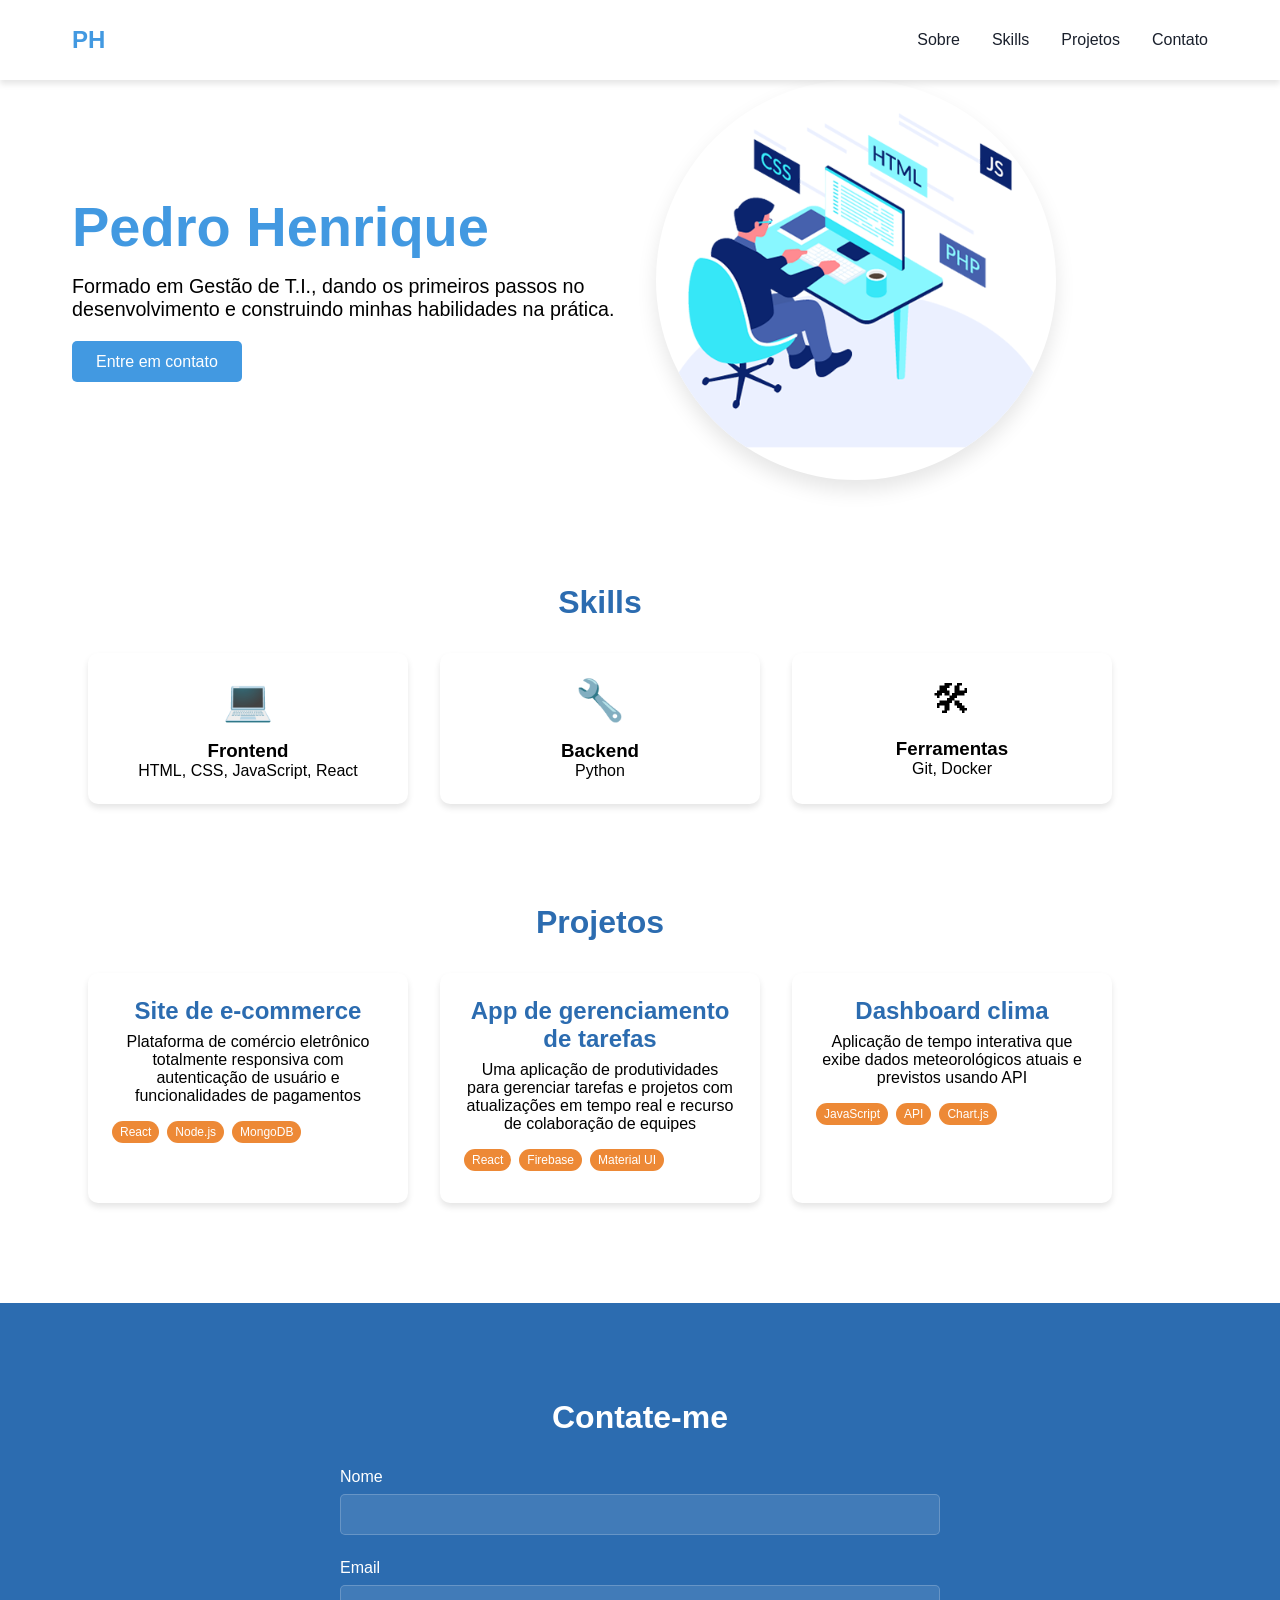
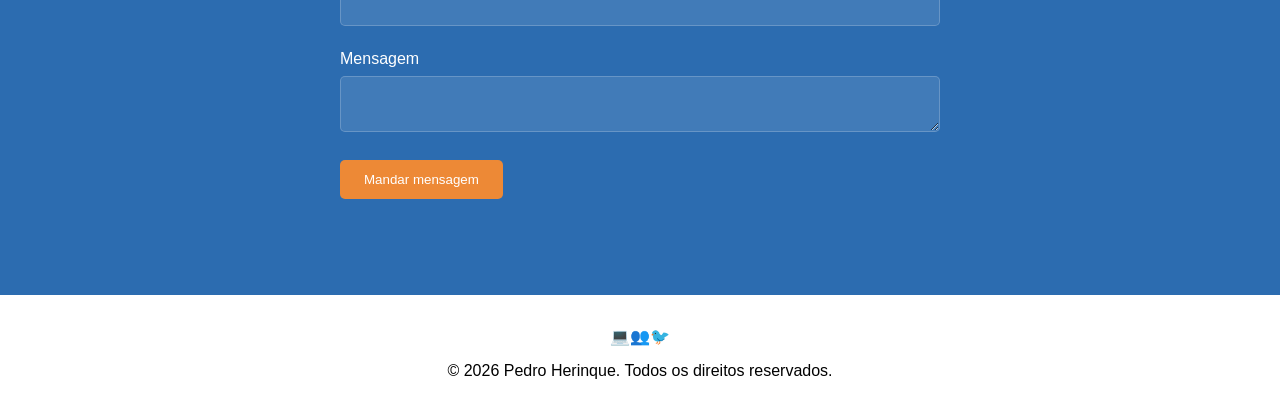
==== src/index.html @ 6c023e20 "fix: ajusta alinhamento da navbar" ====
<!doctype html>
<html lang="pt">
  <head>
    <!-- Título exibido na aba do navegador -->
    <title>Desenvolvedor</title>

    <!-- Arquivo CSS principal -->
    <link rel="stylesheet" href="css/styles.css" />
  </head>

  <body>
    <!-- Cabeçalho e menu de navegação -->
    <header>
      <nav class="container">
        <div class="logo">PH</div>

        <!-- Links de navegação da página -->
        <ul class="nav-links">
          <li><a href="#sobre"> Sobre </a></li>
          <li><a href="#skills"> Skills </a></li>
          <li><a href="#projetos"> Projetos </a></li>
          <li><a href="#contato"> Contato </a></li>
        </ul>
      </nav>
    </header>

    <main>
      <!-- Seção principal de apresentação -->
      <section id="sobre" class="dev container fade-in">
        <div class="dev-texto">
          <h1>Pedro Henrique</h1>

          <p>
            Formado em Gestão de T.I., dando os primeiros passos no
            desenvolvimento e construindo minhas habilidades na prática.
          </p>

          <a class="botao-de-contato" href="#contato"> Entre em contato </a>
        </div>

        <!-- Imagem de perfil -->
        <div class="dev-imagem">
          <img src="img/dude.png" class="imagem-perfil" />
        </div>
      </section>

      <!-- Seção de habilidades -->
      <section id="skills" class="container fade-in">
        <h2>Skills</h2>

        <div class="skills-grid">
          <!-- Skill Frontend -->
          <div class="skills-item">
            <div class="skill-icon">&#128187;</div>
            <h3>Frontend</h3>
            <p>HTML, CSS, JavaScript, React</p>
          </div>

          <!-- Skill Backend -->
          <div class="skills-item">
            <div class="skill-icon">&#128295;</div>
            <h3>Backend</h3>
            <p>Python</p>
          </div>

          <!-- Ferramentas -->
          <div class="skills-item">
            <div class="skill-icon">&#128736;</div>
            <h3>Ferramentas</h3>
            <p>Git, Docker</p>
          </div>
        </div>
      </section>

      <!-- Seção de projetos -->
      <section id="projetos" class="container fade-in">
        <h2>Projetos</h2>

        <div class="projeto-grid">
          <!-- Projeto 1 -->
          <div class="projeto-card">
            <h3 class="titulo-projeto">Site de e-commerce</h3>

            <p>
              Plataforma de comércio eletrônico totalmente responsiva com
              autenticação de usuário e funcionalidades de pagamentos
            </p>

            <div class="projeto-tags">
              <span> React </span>
              <span> Node.js </span>
              <span> MongoDB </span>
            </div>
          </div>

          <!-- Projeto 2 -->
          <div class="projeto-card">
            <h3 class="titulo-projeto">App de gerenciamento de tarefas</h3>

            <p>
              Uma aplicação de produtividades para gerenciar tarefas e projetos
              com atualizações em tempo real e recurso de colaboração de equipes
            </p>

            <div class="projeto-tags">
              <span> React </span>
              <span> Firebase </span>
              <span> Material UI </span>
            </div>
          </div>

          <!-- Projeto 3 -->
          <div class="projeto-card">
            <h3 class="titulo-projeto">Dashboard clima</h3>

            <p>
              Aplicação de tempo interativa que exibe dados meteorológicos
              atuais e previstos usando API
            </p>

            <div class="projeto-tags">
              <span> JavaScript </span>
              <span> API </span>
              <span> Chart.js </span>
            </div>
          </div>
        </div>
      </section>

      <!-- Seção de contato -->
      <section id="contato" class="contato fade-in">
        <h2 class="titulo-contato">Contate-me</h2>

        <!-- Formulário de contato -->
        <form
          class="contato-form"
          action="https://formspree.io/f/xnjwekrn"
          method="POST"
        >
          <div class="grupo-formulario">
            <label> Nome </label>
            <input id="nome" name="nome" required />
          </div>

          <div class="grupo-formulario">
            <label for="email"> Email </label>
            <input id="email" name="email" type="email" required />
          </div>

          <div class="grupo-formulario">
            <label for="mensagem"> Mensagem </label>
            <textarea id="mensagem" name="mensagem" required></textarea>
          </div>

          <button type="submit">Mandar mensagem</button>
        </form>
      </section>

      <!-- Rodapé -->
      <footer>
        <!-- Ícones do footer -->
        <ul class="icones-footer">
          <li>&#128187;</li>
          <li>&#128101;</li>
          <li>&#128038;</li>
        </ul>

        <p>&copy; 2026 Pedro Herinque. Todos os direitos reservados.</p>
      </footer>
    </main>
  </body>
</html>
---- src/css/styles.css ----
*,
*::before,
*::after {
  margin: 0;
  padding: 0;
  box-sizing: border-box;
}

:root {
  --cor-de-fundo: #f0f4f8;
  --cor-de-texto: #1a202c;
  --cor-primaria: #4299e1;
  --cor-auxiliar: #ed8936;
  --cor-segundaria: #2c6cb0;
  --cor-de-fundo-card: #ffffff;
  --fonte: "Inter", "arial", sans-serif;
  --transicao: all 0.3s ease;
}

body {
  font-family: var(--fonte);
}

.container {
  max-width: 1200px;
  margin: 0 auto;
  padding: 0 2rem;
}

h2 {
  font-size: 2rem;
  margin-bottom: 2rem;
  text-align: center;
  color: var(--cor-segundaria);
}

header {
  background-color: var(--cor-de-fundo-card);
  box-shadow: 0 4px 6px rgba(0, 0, 0, 0.1);
  position: fixed;
  height: 80px;
  width: 100%;
  top: 0;
  z-index: 1000;
}

nav {
  display: flex;
  justify-content: space-between;
  align-items: center;
  height: 100%;
  width: 100%;
}

header .logo {
  font-size: 1.5rem;
  font-weight: bold;
  color: var(--cor-primaria);
}

.nav-links {
  display: flex;
  list-style: none;
}

.nav-links li {
  margin-left: 2rem;
}

.nav-links a {
  color: var(--cor-de-texto);
  text-decoration: none;
  transition: var(--transicao);
}

.nav-links a:hover {
  color: var(--cor-primaria);
}

main {
  margin-top: 5rem;
}

section {
  padding: 6rem 2rem;
}

.dev {
  display: grid;
  grid-template-columns: 1fr 1fr;
  gap: 2rem;
  align-items: center;
}

.dev-texto h1 {
  font-size: 3.5rem;
  margin-bottom: 1rem;
  color: var(--cor-primaria);
}

.dev-texto p {
  font-size: 1.23rem;
  margin-bottom: 2rem;
}

.botao-de-contato {
  background-color: var(--cor-primaria);
  text-decoration: none;
  color: white;
  padding: 0.75rem 1.5rem;
  border-radius: 5px;
  transition: var(--transicao);
}

.botao-de-contato:hover {
  background-color: var(--cor-segundaria);
}

.dev-imagem {
  position: relative;
}

.imagem-perfil {
  box-shadow: 0 10px 20px rgba(0, 0, 0, 0.1);
  border-radius: 50%;
  width: 100%;
  height: auto;
  max-width: 400px;
  object-fit: cover;
}

.skills-grid {
  display: grid;
  grid-template-columns: repeat(3, 320px);
  justify-content: center;
  gap: 2rem;
}

.skills-item {
  background-color: var(--cor-de-fundo-card);
  box-shadow: 0 4px 6px rgba(0, 0, 0, 0.1);
  padding: 1.5rem;
  text-align: center;
  border-radius: 10px;
  transition: var(--transicao);
}

.skills-item:hover {
  transform: translateY(-5px);
}

.skill-icon {
  font-size: 2.5rem;
  margin-bottom: 1rem;
}

.projeto-grid {
  display: grid;
  grid-template-columns: repeat(3, 320px);
  justify-content: center;
  gap: 2rem;
}

.projeto-card {
  background-color: var(--cor-de-fundo-card);
  border-radius: 10px;
  box-shadow: 0 4px 6px rgba(0, 0, 0, 0.1);
  padding: 1.5rem;
  transition: var(--transicao);
}

.projeto-card:hover {
  transform: translateY(-5px);
}

.titulo-projeto {
  font-size: 1.5rem;
  margin-bottom: 0.5rem;
  color: var(--cor-segundaria);
}

.projeto-tags {
  margin-top: 1rem;
  display: flex;
  flex-wrap: wrap;
}

.projeto-tags span {
  background-color: var(--cor-auxiliar);
  color: white;
  padding: 0.25rem 0.5rem;
  font-size: 0.75rem;
  border-radius: 20px;
  margin-right: 0.5rem;
  margin-bottom: 0.5rem;
}

#projetos,
#skills {
  margin: 100px 0;
  text-align: center;
}

.contato {
  background-color: var(--cor-segundaria);
  color: white;
}

.contato-form {
  max-width: 600px;
  margin: 0 auto;
}

.grupo-formulario {
  margin-bottom: 1.5rem;
}

label {
  margin-bottom: 0.5rem;
  display: block;
}

input,
textarea {
  background-color: rgba(255, 255, 255, 0.1);
  border: 1px solid rgba(255, 255, 255, 0.2);
  padding: 0.75rem;
  border-radius: 5px;
  color: white;
  width: 100%;
}

button {
  background-color: var(--cor-auxiliar);
  color: white;
  padding: 0.75rem 1.5rem;
  border: none;
  border-radius: 5px;
  cursor: pointer;
}

.titulo-contato {
  color: white;
}

footer {
  background-color: var(--cor-de-fundo-card);
  text-align: center;
  padding: 2rem 0;
}

.icones-footer {
  display: flex;
  justify-content: center;
  list-style: none;
  margin-bottom: 1rem;
}

@keyframes fade {
  from {
    opacity: 0;
    transform: translateY(20px);
  }
  to {
    opacity: 1;
    transform: translateY(0);
  }
}

.fade-in {
  animation: fade 1s ease-out;
}
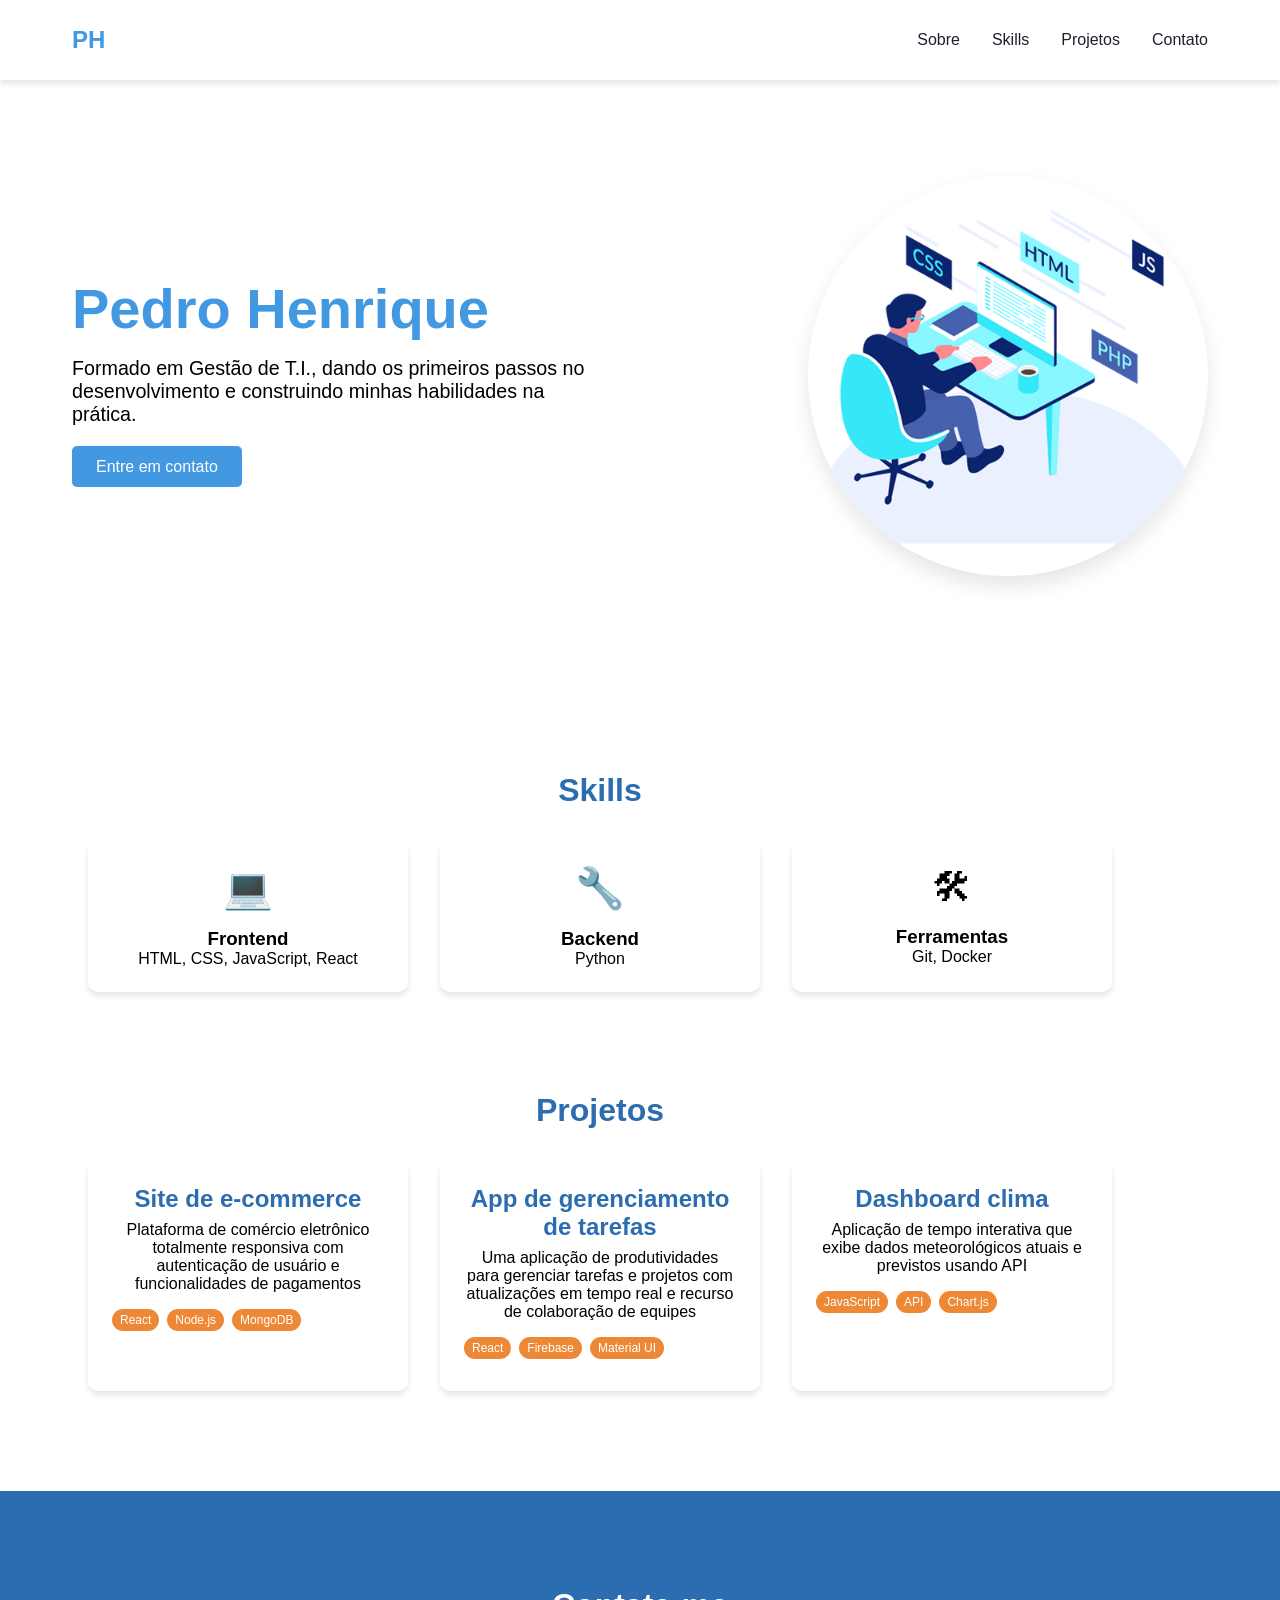
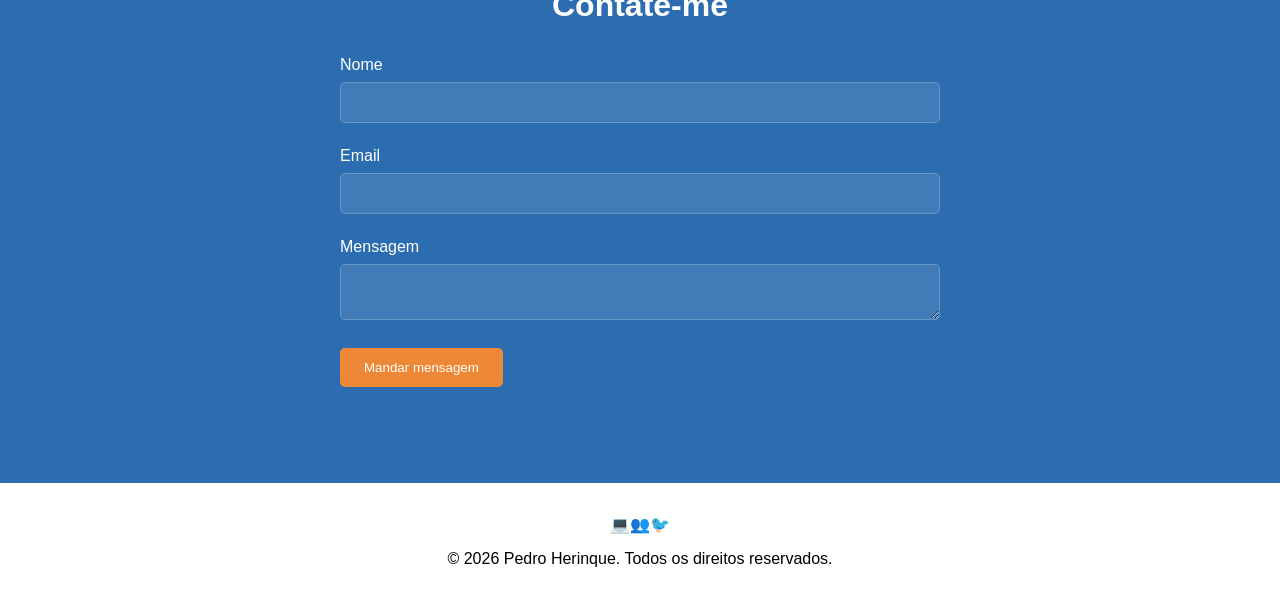
==== commit ab37bb03: "refactor: organiza container do hero" ====
--- a/src/index.html
+++ b/src/index.html
@@ -26,21 +26,23 @@
 
     <main>
       <!-- Seção principal de apresentação -->
-      <section id="sobre" class="dev container fade-in">
-        <div class="dev-texto">
-          <h1>Pedro Henrique</h1>
+      <section id="sobre" class="dev fade-in">
+        <div class="dev-container container">
+          <div class="dev-texto">
+            <h1>Pedro Henrique</h1>
 
-          <p>
-            Formado em Gestão de T.I., dando os primeiros passos no
-            desenvolvimento e construindo minhas habilidades na prática.
-          </p>
+            <p>
+              Formado em Gestão de T.I., dando os primeiros passos no
+              desenvolvimento e construindo minhas habilidades na prática.
+            </p>
 
-          <a class="botao-de-contato" href="#contato"> Entre em contato </a>
-        </div>
+            <a class="botao-de-contato" href="#contato"> Entre em contato </a>
+          </div>
 
-        <!-- Imagem de perfil -->
-        <div class="dev-imagem">
-          <img src="img/dude.png" class="imagem-perfil" />
+          <!-- Imagem de perfil -->
+          <div class="dev-imagem">
+            <img src="img/dude.png" class="imagem-perfil" />
+          </div>
         </div>
       </section>
 
--- a/src/css/styles.css
+++ b/src/css/styles.css
@@ -86,9 +86,13 @@
 }
 
 .dev {
+  padding: 6rem 0;
+}
+
+.dev-container {
   display: grid;
   grid-template-columns: 1fr 1fr;
-  gap: 2rem;
+  gap: 4rem;
   align-items: center;
 }
 
@@ -117,6 +121,8 @@
 }
 
 .dev-imagem {
+  display: flex;
+  justify-content: flex-end;
   position: relative;
 }
 
@@ -270,3 +276,15 @@
 .fade-in {
   animation: fade 1s ease-out;
 }
+
+@media (max-width: 768px) {
+  .dev-container {
+    grid-template-columns: 1fr;
+    gap: 2.5rem;
+    text-align: center;
+  }
+
+  .dev-imagem {
+    justify-content: center;
+  }
+}
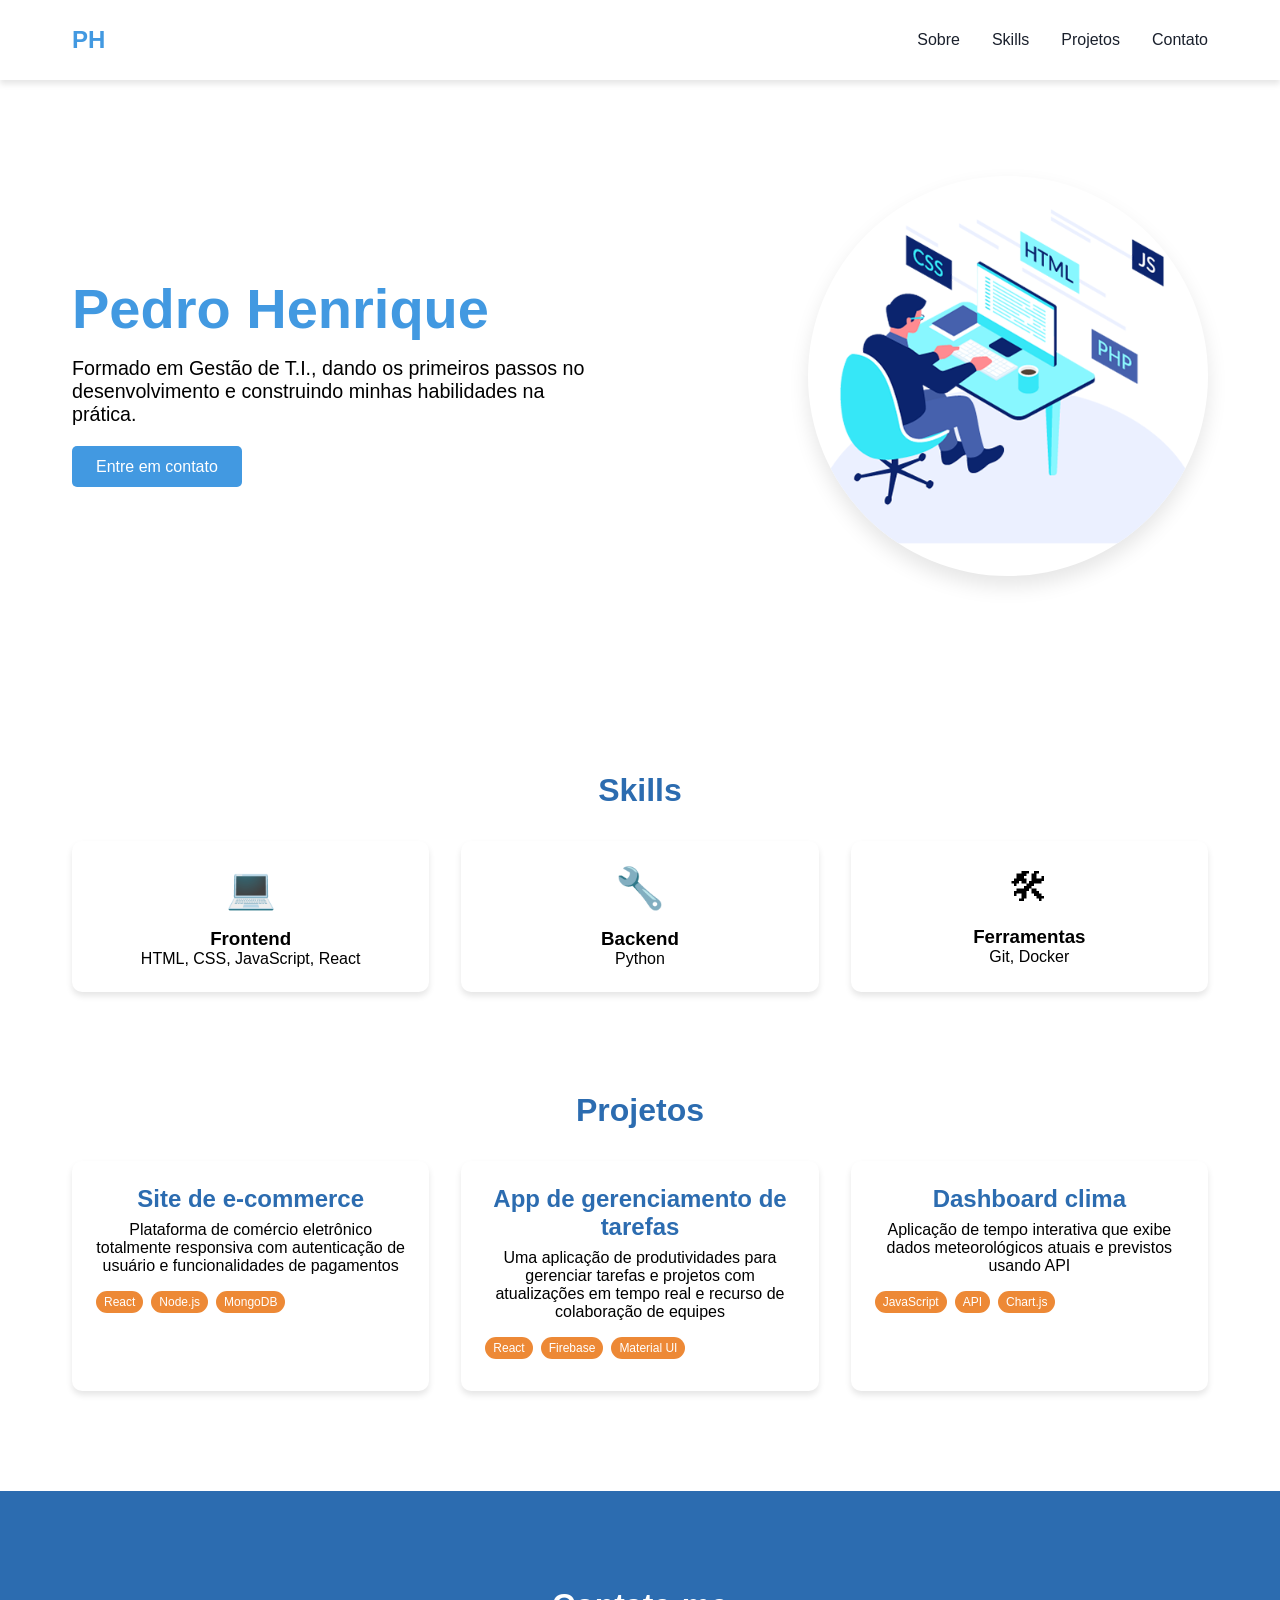
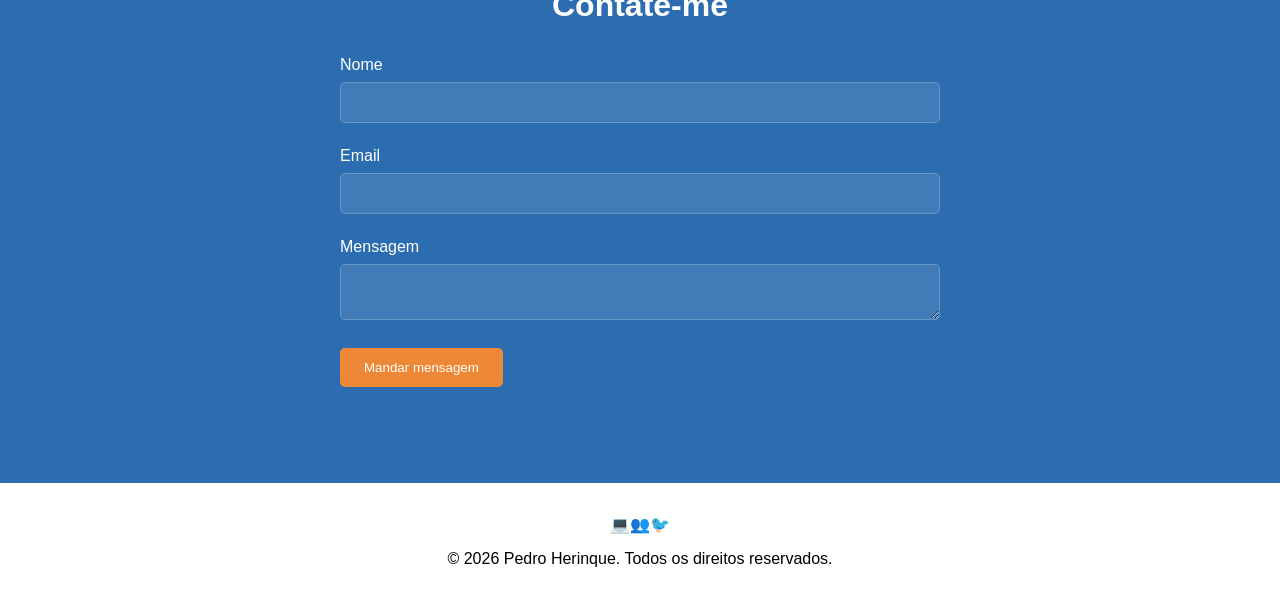
==== commit c48a6b97: "feat: adiciona responsividade com menu mobile" ====
--- a/src/index.html
+++ b/src/index.html
@@ -1,6 +1,8 @@
 <!doctype html>
 <html lang="pt">
   <head>
+    <meta name="viewport" content="width=device-width, initial-scale=1.0" />
+
     <!-- Título exibido na aba do navegador -->
     <title>Desenvolvedor</title>
 
@@ -14,8 +16,20 @@
       <nav class="container">
         <div class="logo">PH</div>
 
+        <button
+          class="menu-toggle"
+          type="button"
+          aria-label="Abrir menu"
+          aria-expanded="false"
+          aria-controls="menu-principal"
+        >
+          <span></span>
+          <span></span>
+          <span></span>
+        </button>
+
         <!-- Links de navegação da página -->
-        <ul class="nav-links">
+        <ul class="nav-links" id="menu-principal">
           <li><a href="#sobre"> Sobre </a></li>
           <li><a href="#skills"> Skills </a></li>
           <li><a href="#projetos"> Projetos </a></li>
@@ -170,5 +184,7 @@
         <p>&copy; 2026 Pedro Herinque. Todos os direitos reservados.</p>
       </footer>
     </main>
+
+    <script src="js/script.js"></script>
   </body>
 </html>
--- a/src/css/styles.css
+++ b/src/css/styles.css
@@ -17,6 +17,10 @@
   --transicao: all 0.3s ease;
 }
 
+html {
+  scroll-behavior: smooth;
+}
+
 body {
   font-family: var(--fonte);
 }
@@ -63,6 +67,10 @@
   list-style: none;
 }
 
+.menu-toggle {
+  display: none;
+}
+
 .nav-links li {
   margin-left: 2rem;
 }
@@ -137,8 +145,7 @@
 
 .skills-grid {
   display: grid;
-  grid-template-columns: repeat(3, 320px);
-  justify-content: center;
+  grid-template-columns: repeat(auto-fit, minmax(260px, 1fr));
   gap: 2rem;
 }
 
@@ -162,8 +169,7 @@
 
 .projeto-grid {
   display: grid;
-  grid-template-columns: repeat(3, 320px);
-  justify-content: center;
+  grid-template-columns: repeat(auto-fit, minmax(260px, 1fr));
   gap: 2rem;
 }
 
@@ -203,7 +209,7 @@
 
 #projetos,
 #skills {
-  margin: 100px 0;
+  margin: 100px auto;
   text-align: center;
 }
 
@@ -278,13 +284,148 @@
 }
 
 @media (max-width: 768px) {
+  .container {
+    padding: 0 1.5rem;
+  }
+
+  nav {
+    position: relative;
+  }
+
+  .menu-toggle {
+    background-color: transparent;
+    border: 0;
+    cursor: pointer;
+    display: flex;
+    flex-direction: column;
+    gap: 5px;
+    padding: 0.5rem;
+    width: auto;
+  }
+
+  .menu-toggle span {
+    background-color: var(--cor-de-texto);
+    border-radius: 999px;
+    display: block;
+    height: 3px;
+    transition: var(--transicao);
+    width: 28px;
+  }
+
+  .menu-toggle.ativo span:nth-child(1) {
+    transform: translateY(8px) rotate(45deg);
+  }
+
+  .menu-toggle.ativo span:nth-child(2) {
+    opacity: 0;
+  }
+
+  .menu-toggle.ativo span:nth-child(3) {
+    transform: translateY(-8px) rotate(-45deg);
+  }
+
+  .nav-links {
+    background-color: var(--cor-de-fundo-card);
+    box-shadow: 0 10px 20px rgba(0, 0, 0, 0.12);
+    display: none;
+    flex-direction: column;
+    gap: 0;
+    left: 1.5rem;
+    padding: 1rem;
+    position: absolute;
+    right: 1.5rem;
+    text-align: center;
+    top: 80px;
+  }
+
+  .nav-links.ativo {
+    display: flex;
+  }
+
+  .nav-links li {
+    margin-left: 0;
+  }
+
+  .nav-links a {
+    display: block;
+    padding: 0.75rem;
+  }
+
+  main {
+    margin-top: 5rem;
+  }
+
+  section {
+    padding: 4rem 1.5rem;
+  }
+
+  .dev {
+    padding: 4rem 0;
+  }
+
   .dev-container {
     grid-template-columns: 1fr;
     gap: 2.5rem;
     text-align: center;
   }
 
+  .dev-texto h1 {
+    font-size: 2.5rem;
+  }
+
+  .dev-texto p {
+    font-size: 1.1rem;
+  }
+
   .dev-imagem {
     justify-content: center;
   }
-}
+
+  .imagem-perfil {
+    max-width: 320px;
+  }
+
+  #projetos,
+  #skills {
+    margin: 60px auto;
+  }
+}
+
+@media (max-width: 480px) {
+  .container {
+    padding: 0 1rem;
+  }
+
+  .nav-links {
+    font-size: 0.9rem;
+  }
+
+  section {
+    padding: 3rem 1rem;
+  }
+
+  .dev {
+    padding: 3rem 0;
+  }
+
+  .dev-texto h1 {
+    font-size: 2rem;
+  }
+
+  .skills-grid,
+  .projeto-grid {
+    grid-template-columns: 1fr;
+  }
+
+  .botao-de-contato,
+  button {
+    display: inline-flex;
+    justify-content: center;
+    width: 100%;
+  }
+
+  .menu-toggle {
+    display: flex;
+    width: auto;
+  }
+}
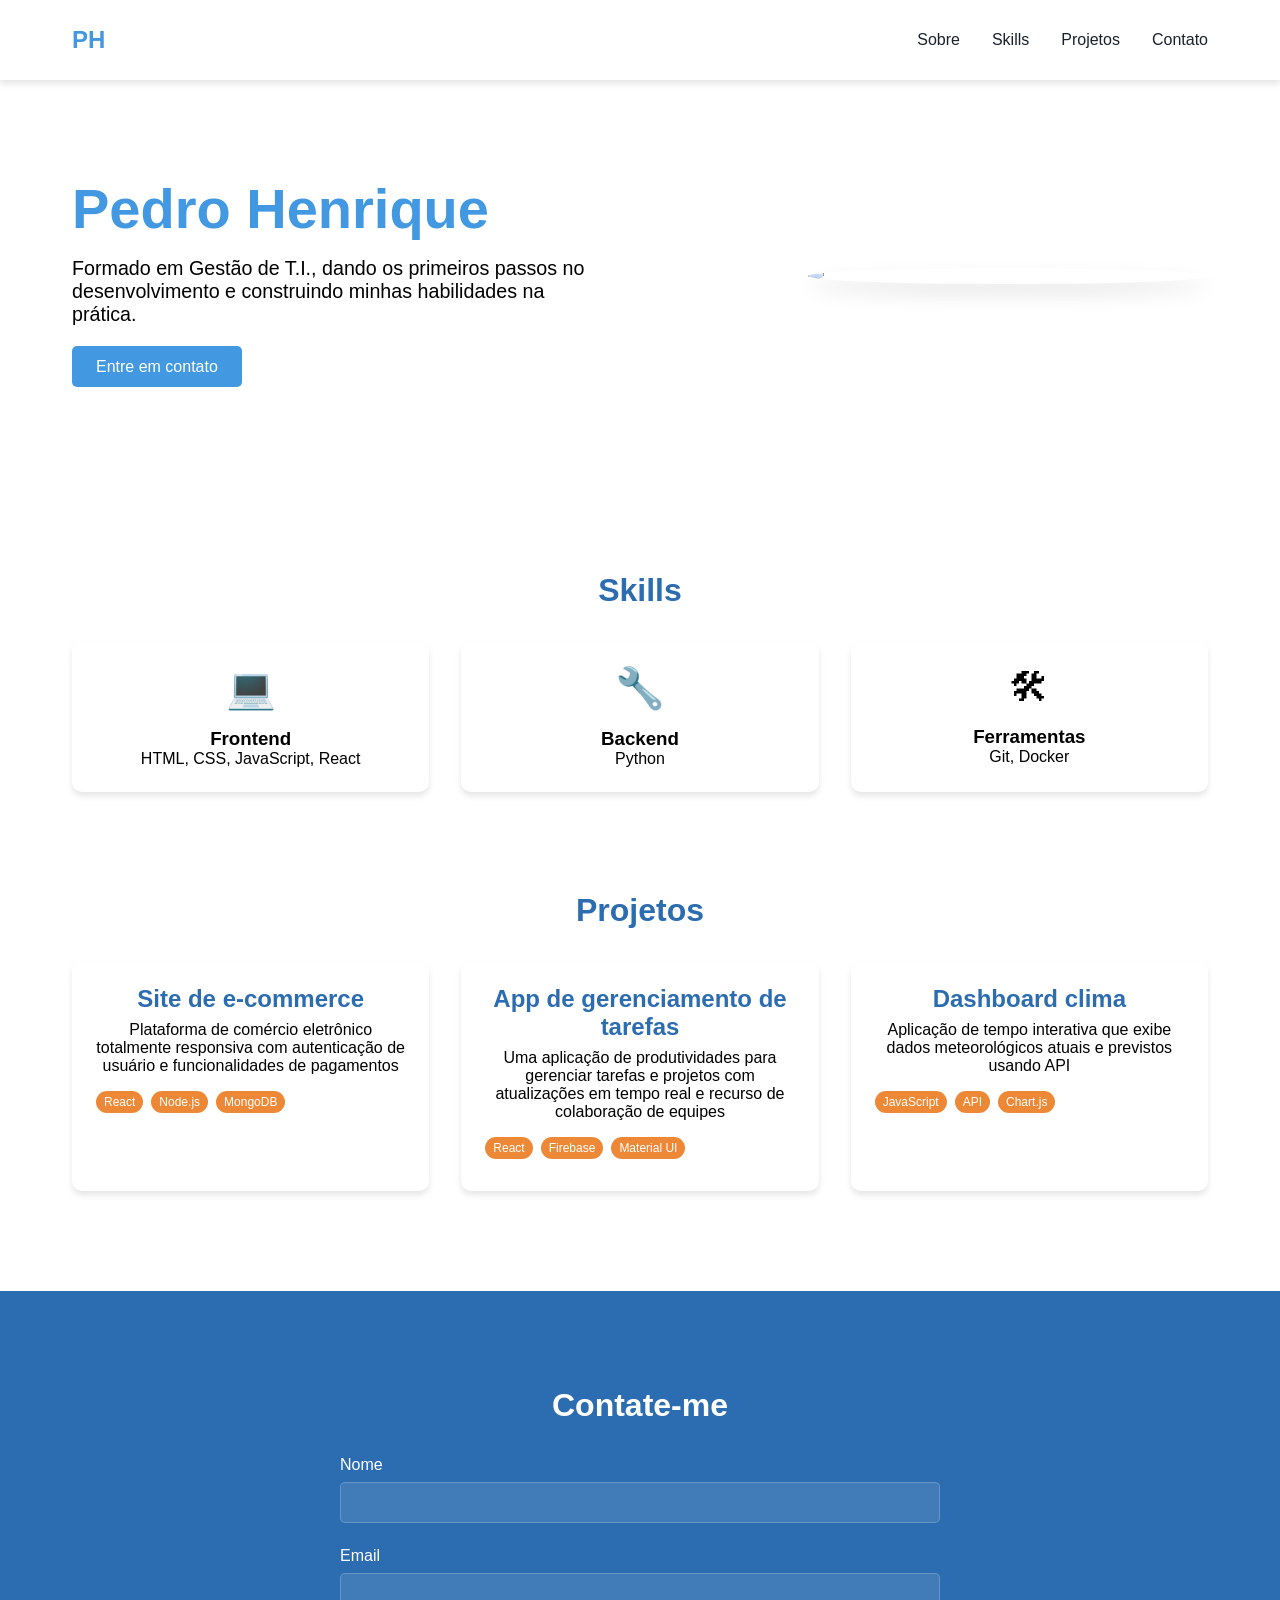
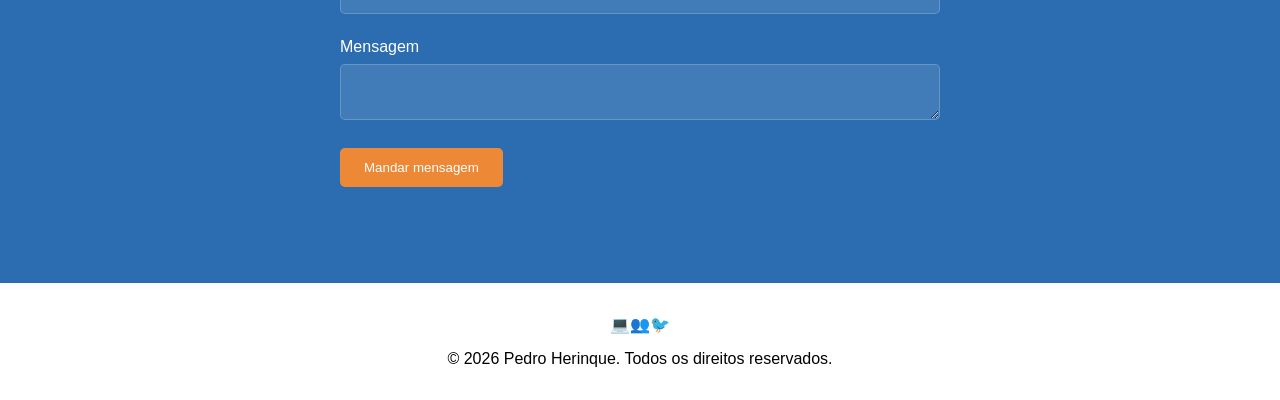
==== commit b74bd4ed: "Update index.html" ====
--- a/src/index.html
+++ b/src/index.html
@@ -55,7 +55,7 @@
 
           <!-- Imagem de perfil -->
           <div class="dev-imagem">
-            <img src="img/dude.png" class="imagem-perfil" />
+            <img src="src/img/dude.png" class="imagem-perfil" />
           </div>
         </div>
       </section>
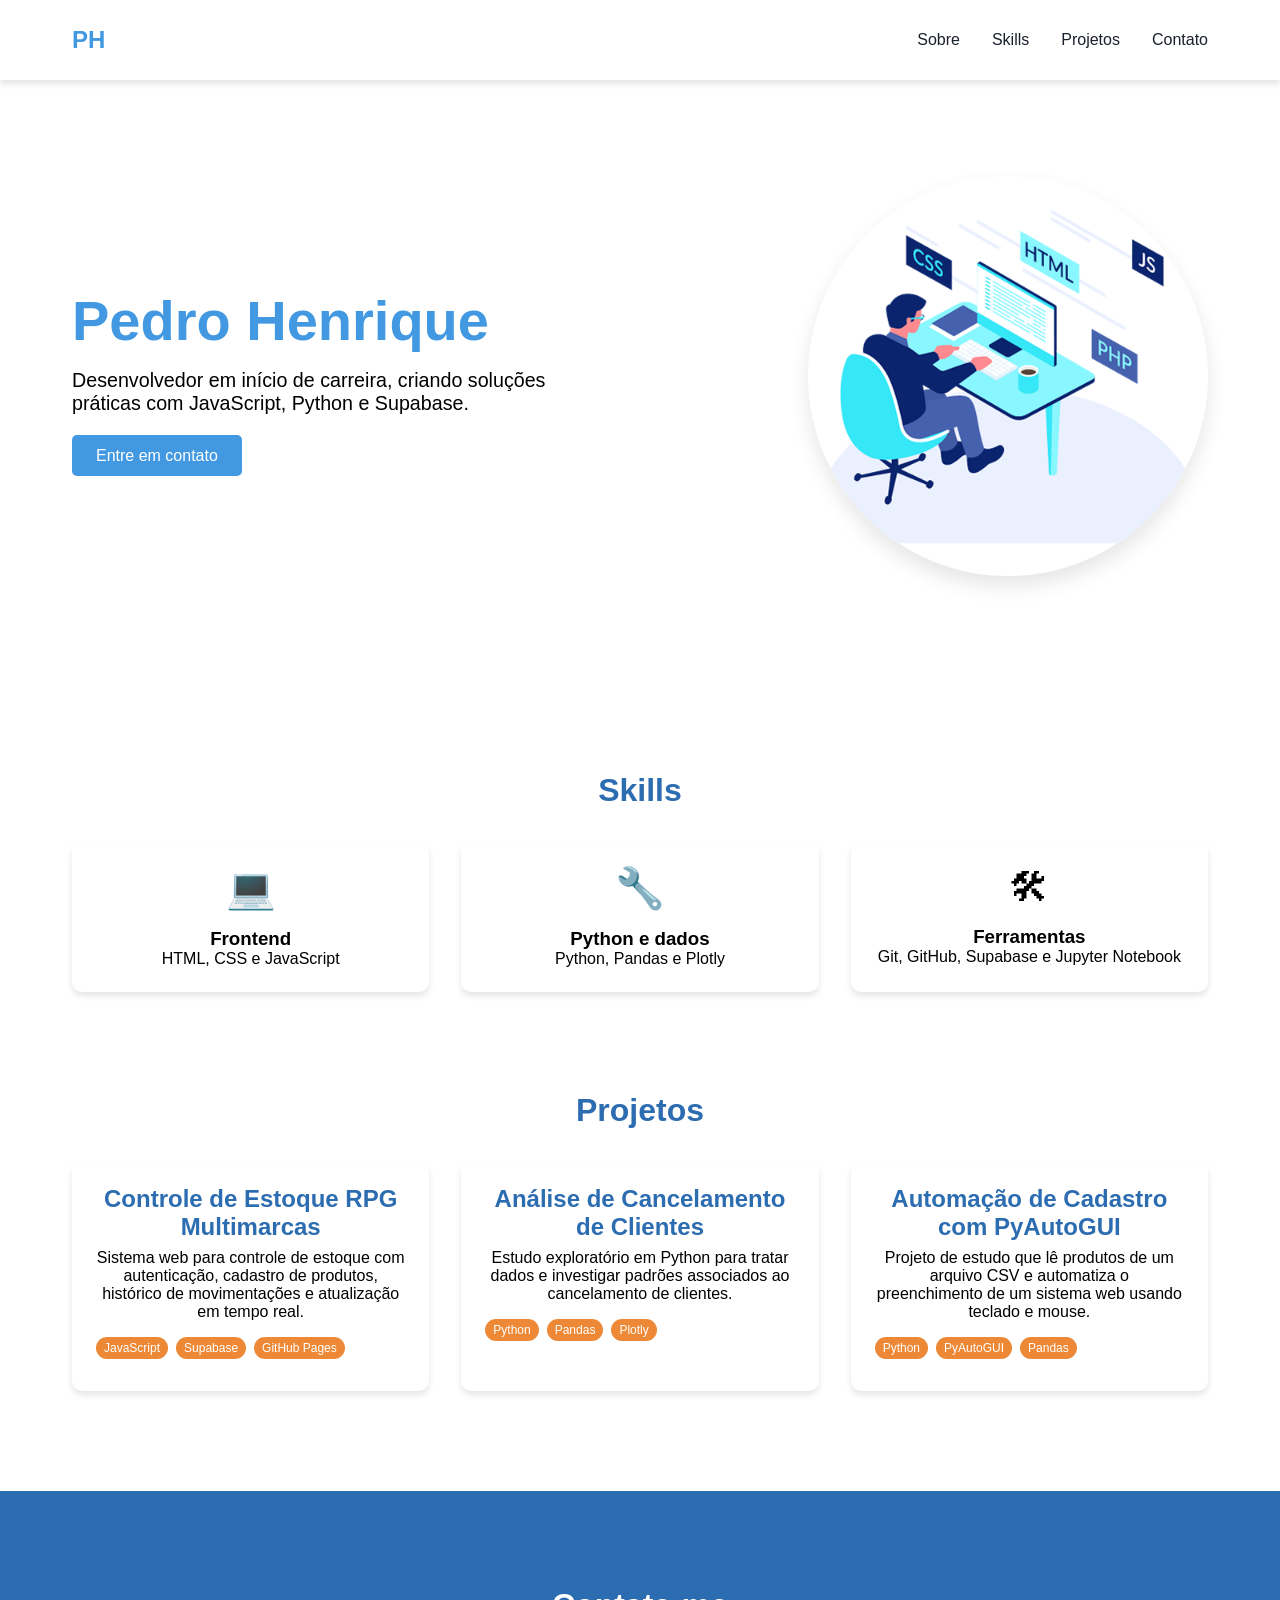
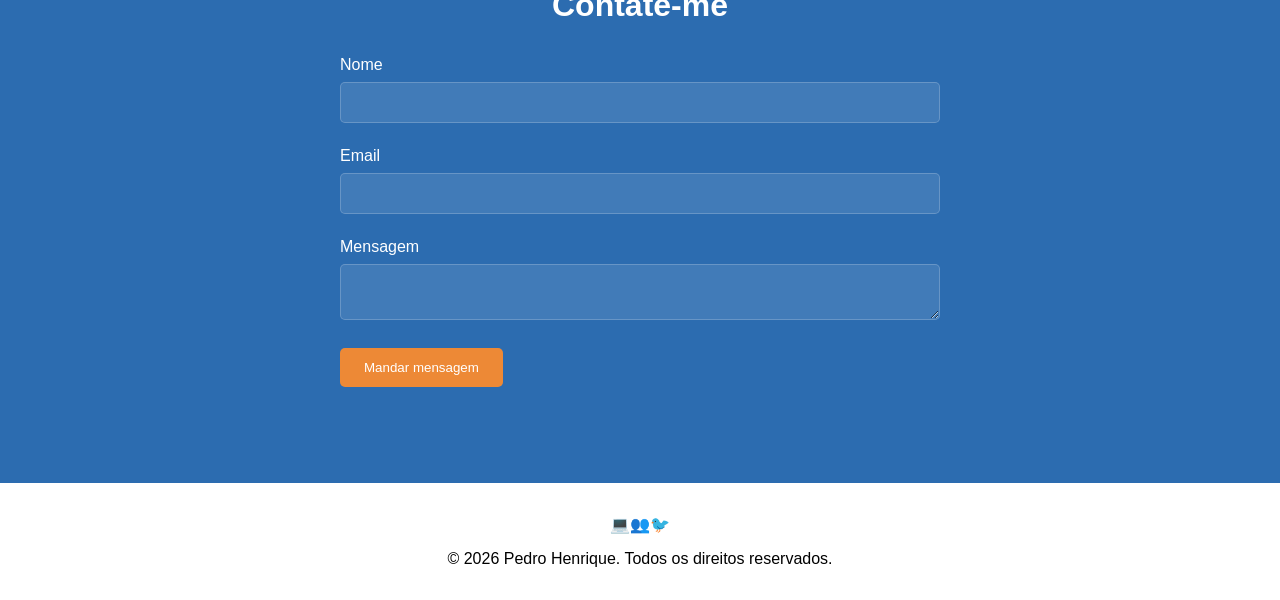
==== commit 12f07e22: "fix: corrige informações públicas do portfólio" ====
--- a/src/index.html
+++ b/src/index.html
@@ -1,13 +1,15 @@
 <!doctype html>
 <html lang="pt">
   <head>
+    <meta charset="UTF-8" />
     <meta name="viewport" content="width=device-width, initial-scale=1.0" />
+    <meta name="description" content="Portfólio de Pedro Henrique, desenvolvedor em início de carreira com projetos em JavaScript, Python e Supabase." />
 
     <!-- Título exibido na aba do navegador -->
-    <title>Desenvolvedor</title>
+    <title>Pedro Henrique | Desenvolvedor</title>
 
     <!-- Arquivo CSS principal -->
-    <link rel="stylesheet" href="css/styles.css" />
+    <link rel="stylesheet" href="css/styles.css?v=20261008" />
   </head>
 
   <body>
@@ -46,8 +48,8 @@
             <h1>Pedro Henrique</h1>
 
             <p>
-              Formado em Gestão de T.I., dando os primeiros passos no
-              desenvolvimento e construindo minhas habilidades na prática.
+              Desenvolvedor em início de carreira, criando soluções práticas
+              com JavaScript, Python e Supabase.
             </p>
 
             <a class="botao-de-contato" href="#contato"> Entre em contato </a>
@@ -55,7 +57,7 @@
 
           <!-- Imagem de perfil -->
           <div class="dev-imagem">
-            <img src="src/img/dude.png" class="imagem-perfil" />
+            <img src="img/dude.png" class="imagem-perfil" alt="Ilustração de uma pessoa desenvolvendo software" />
           </div>
         </div>
       </section>
@@ -69,21 +71,21 @@
           <div class="skills-item">
             <div class="skill-icon">&#128187;</div>
             <h3>Frontend</h3>
-            <p>HTML, CSS, JavaScript, React</p>
+            <p>HTML, CSS e JavaScript</p>
           </div>
 
           <!-- Skill Backend -->
           <div class="skills-item">
             <div class="skill-icon">&#128295;</div>
-            <h3>Backend</h3>
-            <p>Python</p>
+            <h3>Python e dados</h3>
+            <p>Python, Pandas e Plotly</p>
           </div>
 
           <!-- Ferramentas -->
           <div class="skills-item">
             <div class="skill-icon">&#128736;</div>
             <h3>Ferramentas</h3>
-            <p>Git, Docker</p>
+            <p>Git, GitHub, Supabase e Jupyter Notebook</p>
           </div>
         </div>
       </section>
@@ -94,52 +96,52 @@
 
         <div class="projeto-grid">
           <!-- Projeto 1 -->
-          <div class="projeto-card">
-            <h3 class="titulo-projeto">Site de e-commerce</h3>
+          <a href="https://github.com/pedrollima2002/estoque-rpg" target="_blank" rel="noopener noreferrer" class="projeto-card">
+            <h3 class="titulo-projeto">Controle de Estoque RPG Multimarcas</h3>
 
             <p>
-              Plataforma de comércio eletrônico totalmente responsiva com
-              autenticação de usuário e funcionalidades de pagamentos
-            </p>
-
-            <div class="projeto-tags">
-              <span> React </span>
-              <span> Node.js </span>
-              <span> MongoDB </span>
-            </div>
-          </div>
-
-          <!-- Projeto 2 -->
-          <div class="projeto-card">
-            <h3 class="titulo-projeto">App de gerenciamento de tarefas</h3>
-
-            <p>
-              Uma aplicação de produtividades para gerenciar tarefas e projetos
-              com atualizações em tempo real e recurso de colaboração de equipes
-            </p>
-
-            <div class="projeto-tags">
-              <span> React </span>
-              <span> Firebase </span>
-              <span> Material UI </span>
-            </div>
-          </div>
-
-          <!-- Projeto 3 -->
-          <div class="projeto-card">
-            <h3 class="titulo-projeto">Dashboard clima</h3>
-
-            <p>
-              Aplicação de tempo interativa que exibe dados meteorológicos
-              atuais e previstos usando API
+              Sistema web para controle de estoque com autenticação, cadastro
+              de produtos, histórico de movimentações e atualização em tempo real.
             </p>
 
             <div class="projeto-tags">
               <span> JavaScript </span>
-              <span> API </span>
-              <span> Chart.js </span>
+              <span> Supabase </span>
+              <span> GitHub Pages </span>
             </div>
-          </div>
+          </a>
+
+          <!-- Projeto 2 -->
+          <a href="https://github.com/pedrollima2002/analise-de-cancelamento" target="_blank" rel="noopener noreferrer" class="projeto-card">
+            <h3 class="titulo-projeto">Análise de Cancelamento de Clientes</h3>
+
+            <p>
+              Estudo exploratório em Python para tratar dados e investigar
+              padrões associados ao cancelamento de clientes.
+            </p>
+
+            <div class="projeto-tags">
+              <span> Python </span>
+              <span> Pandas </span>
+              <span> Plotly </span>
+            </div>
+          </a>
+
+          <!-- Projeto 3 -->
+          <a href="https://github.com/pedrollima2002/automacao-de-estoque" target="_blank" rel="noopener noreferrer" class="projeto-card">
+            <h3 class="titulo-projeto">Automação de Cadastro com PyAutoGUI</h3>
+
+            <p>
+              Projeto de estudo que lê produtos de um arquivo CSV e automatiza
+              o preenchimento de um sistema web usando teclado e mouse.
+            </p>
+
+            <div class="projeto-tags">
+              <span> Python </span>
+              <span> PyAutoGUI </span>
+              <span> Pandas </span>
+            </div>
+          </a>
         </div>
       </section>
 
@@ -181,7 +183,7 @@
           <li>&#128038;</li>
         </ul>
 
-        <p>&copy; 2026 Pedro Herinque. Todos os direitos reservados.</p>
+        <p>&copy; 2026 Pedro Henrique. Todos os direitos reservados.</p>
       </footer>
     </main>
 
--- a/src/css/styles.css
+++ b/src/css/styles.css
@@ -179,6 +179,9 @@
   box-shadow: 0 4px 6px rgba(0, 0, 0, 0.1);
   padding: 1.5rem;
   transition: var(--transicao);
+  color: inherit;
+  display: block;
+  text-decoration: none;
 }
 
 .projeto-card:hover {
